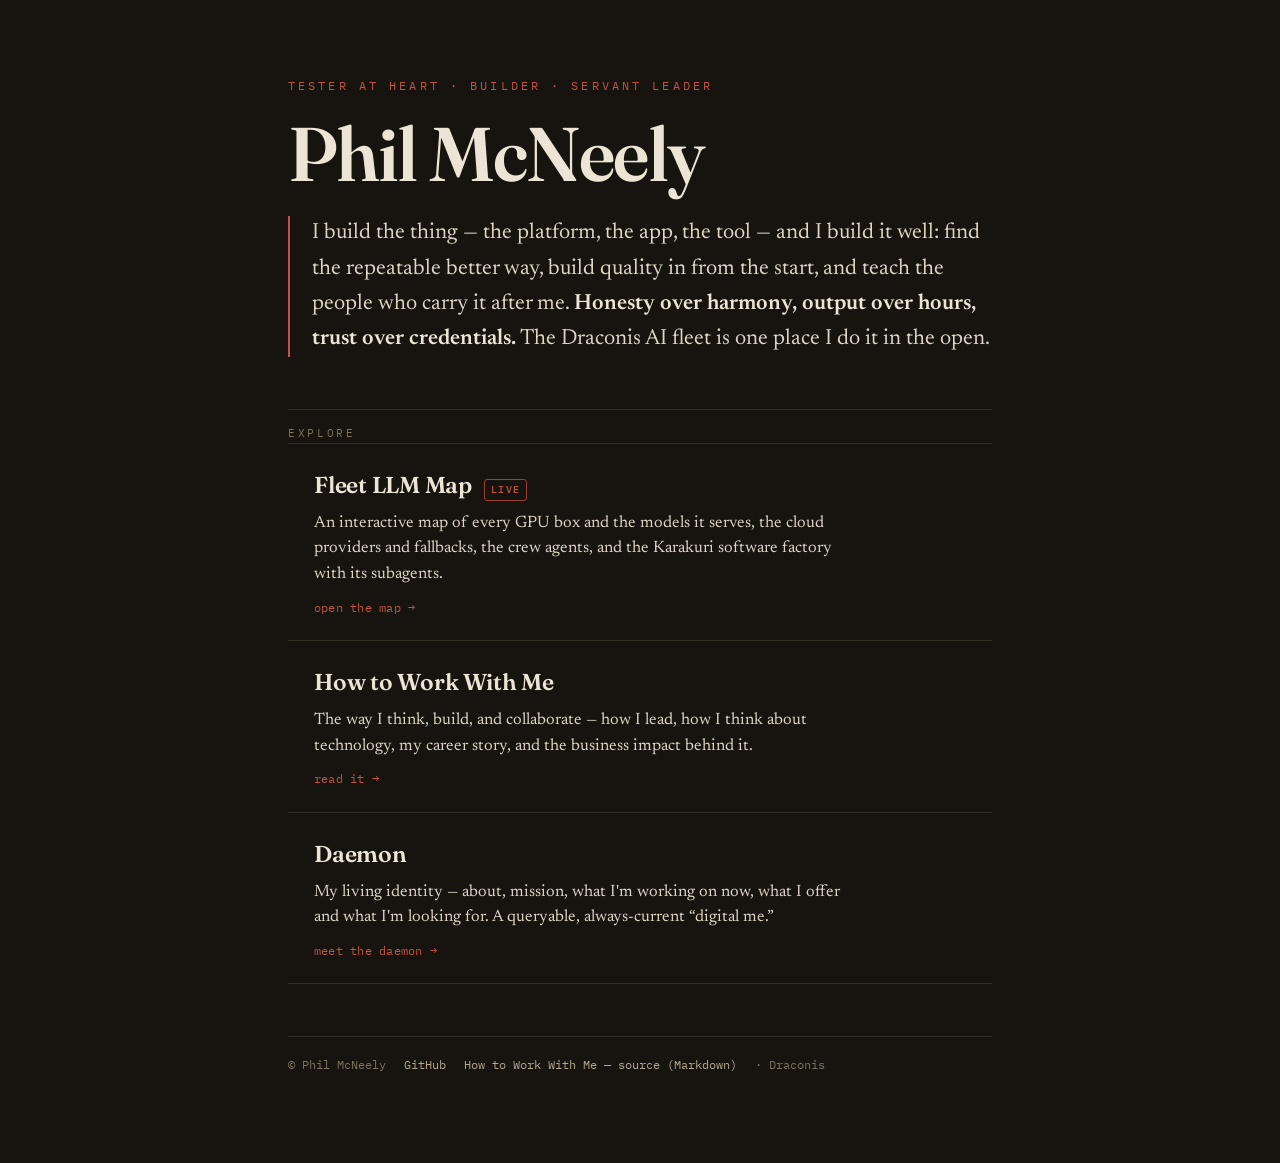
==== index.html @ 78fbd204 "Landing: repaint into tester's-desk aesthetic (warm ink + oxblood + serif)" ====
<!doctype html>
<html lang="en">
<head>
<meta charset="utf-8">
<meta name="viewport" content="width=device-width,initial-scale=1">
<title>Phil McNeely — Draconis</title>
<meta name="description" content="Phil McNeely — the Draconis self-hosted AI fleet, and how to work with me.">
<link rel="preconnect" href="https://fonts.googleapis.com">
<link rel="preconnect" href="https://fonts.gstatic.com" crossorigin>
<link href="https://fonts.googleapis.com/css2?family=Fraunces:opsz,wght@9..144,500;9..144,600;9..144,700&family=Newsreader:opsz,wght@6..72,400;6..72,500&family=IBM+Plex+Mono:wght@400;500&display=swap" rel="stylesheet">
<style>
  :root{
    --ink:#17140f; --ink2:#1f1b15; --panel:#1c1812; --line:#332c22; --line2:#443a2c;
    --paper:#ece4d5; --paper-dim:#b3a892; --paper-faint:#7d735f; --read-ink:#ded5c4;
    --ox:#c05545; --ox-deep:#9c3f31;
    --serif:'Fraunces',Georgia,'Times New Roman',serif;
    --read:'Newsreader',Georgia,serif;
    --mono:'IBM Plex Mono',ui-monospace,SFMono-Regular,Menlo,monospace;
  }
  *{box-sizing:border-box}
  html,body{margin:0}
  body{background:var(--ink);color:var(--paper);font-family:var(--read);font-size:19px;line-height:1.7;
    -webkit-font-smoothing:antialiased;text-rendering:optimizeLegibility;min-height:100vh}
  .wrap{max-width:760px;margin:0 auto;padding:76px 28px 88px}
  .kick{font-family:var(--mono);font-size:12px;letter-spacing:.26em;text-transform:uppercase;color:var(--ox);margin:0 0 20px}
  h1{font-family:var(--serif);font-weight:600;font-size:clamp(44px,8vw,76px);line-height:1;letter-spacing:-.02em;
    margin:0 0 24px;color:var(--paper);text-wrap:balance}
  .lede{font-family:var(--read);font-size:clamp(19px,2.4vw,22px);line-height:1.6;color:var(--read-ink);
    border-left:2px solid var(--ox);padding-left:22px;margin:0;max-width:62ch}
  .lede b{color:var(--paper);font-weight:600}
  .lbl{font-family:var(--mono);font-size:11px;letter-spacing:.24em;text-transform:uppercase;color:var(--paper-faint);
    margin:0 0 18px;padding-top:14px;border-top:1px solid var(--line)}
  .stack-top{margin:52px 0 0}
  .grid{display:grid;grid-template-columns:1fr;gap:0}
  a.card{display:block;text-decoration:none;color:inherit;position:relative;
    padding:22px 22px 22px 26px;border-top:1px solid var(--line);transition:background .16s}
  a.card:last-child{border-bottom:1px solid var(--line)}
  a.card::before{content:"";position:absolute;left:0;top:0;bottom:0;width:2px;background:var(--ox);
    opacity:0;transition:opacity .16s}
  a.card:hover{background:var(--panel)}
  a.card:hover::before{opacity:1}
  a.card:focus-visible{outline:2px solid var(--ox);outline-offset:-2px}
  .ct{font-family:var(--serif);font-weight:600;font-size:23px;letter-spacing:-.01em;color:var(--paper);
    display:flex;align-items:baseline;gap:12px;flex-wrap:wrap;margin:0 0 6px}
  .tag{font-family:var(--mono);font-size:9.5px;letter-spacing:.14em;text-transform:uppercase;color:var(--ox);
    border:1px solid var(--ox-deep);border-radius:3px;padding:2px 6px;font-weight:500}
  .cd{color:var(--read-ink);font-size:16.5px;line-height:1.55;max-width:60ch}
  .go{font-family:var(--mono);font-size:12px;color:var(--ox);margin-top:10px;letter-spacing:.02em}
  footer{margin-top:52px;padding-top:18px;border-top:1px solid var(--line);
    font-family:var(--mono);font-size:11.5px;color:var(--paper-faint);
    display:flex;gap:8px 18px;flex-wrap:wrap;align-items:center}
  footer a{color:var(--paper-dim);text-decoration:none}
  footer a:hover{color:var(--ox)}
  @media (max-width:560px){body{font-size:18px}.wrap{padding:52px 20px 68px}}
</style>
</head>
<body>
<main class="wrap">
  <p class="kick">Tester at heart · builder · servant leader</p>
  <h1>Phil McNeely</h1>
  <p class="lede">I build the thing — the platform, the app, the tool — and I build it well: find the repeatable better way, build quality in from the start, and teach the people who carry it after me. <b>Honesty over harmony, output over hours, trust over credentials.</b> The Draconis AI fleet is one place I do it in the open.</p>

  <p class="lbl stack-top">Explore</p>
  <div class="grid">

    <a class="card" href="https://philmcneely.github.io/draconis-fleet-map/">
      <div class="ct">Fleet LLM Map <span class="tag">live</span></div>
      <div class="cd">An interactive map of every GPU box and the models it serves, the cloud providers and fallbacks, the crew agents, and the Karakuri software factory with its subagents.</div>
      <div class="go">open the map &rarr;</div>
    </a>

    <a class="card" href="https://philmcneely.github.io/how-to-work-with-me/">
      <div class="ct">How to Work With Me</div>
      <div class="cd">The way I think, build, and collaborate — how I lead, how I think about technology, my career story, and the business impact behind it.</div>
      <div class="go">read it &rarr;</div>
    </a>

    <a class="card" href="https://daemon.draconis.io/">
      <div class="ct">Daemon</div>
      <div class="cd">My living identity — about, mission, what I'm working on now, what I offer and what I'm looking for. A queryable, always-current &ldquo;digital me.&rdquo;</div>
      <div class="go">meet the daemon &rarr;</div>
    </a>

  </div>

  <footer>
    <span>&copy; Phil McNeely</span>
    <a href="https://github.com/philmcneely">GitHub</a>
    <a href="https://github.com/philmcneely/how-to-work-with-me">How to Work With Me — source (Markdown)</a>
    <span>&middot; Draconis</span>
  </footer>
</main>
</body>
</html>
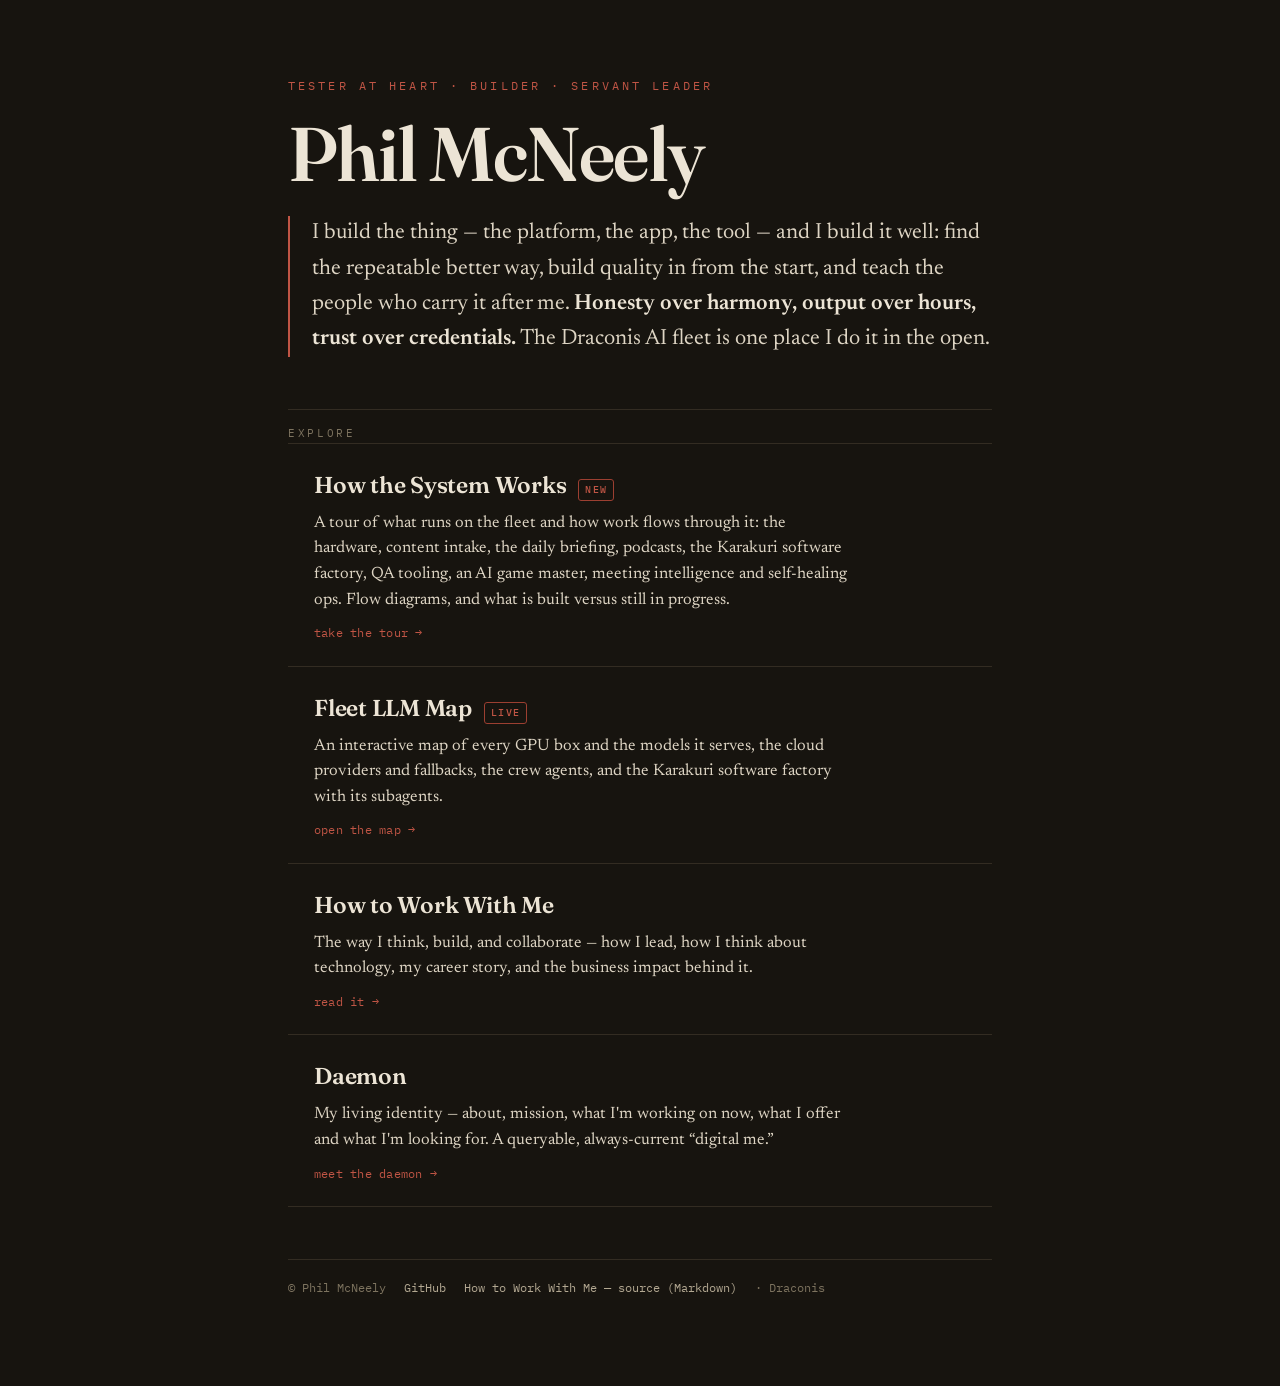
==== commit b1a0ff56: "Systems tour: how the fleet works, with flow diagrams and annotated screenshots New /systems/ page: " ====
--- a/index.html
+++ b/index.html
@@ -63,6 +63,12 @@
   <p class="lbl stack-top">Explore</p>
   <div class="grid">
 
+    <a class="card" href="/systems/">
+      <div class="ct">How the System Works <span class="tag">new</span></div>
+      <div class="cd">A tour of what runs on the fleet and how work flows through it: the hardware, content intake, the daily briefing, podcasts, the Karakuri software factory, QA tooling, an AI game master, meeting intelligence and self-healing ops. Flow diagrams, and what is built versus still in progress.</div>
+      <div class="go">take the tour &rarr;</div>
+    </a>
+
     <a class="card" href="https://philmcneely.github.io/draconis-fleet-map/">
       <div class="ct">Fleet LLM Map <span class="tag">live</span></div>
       <div class="cd">An interactive map of every GPU box and the models it serves, the cloud providers and fallbacks, the crew agents, and the Karakuri software factory with its subagents.</div>
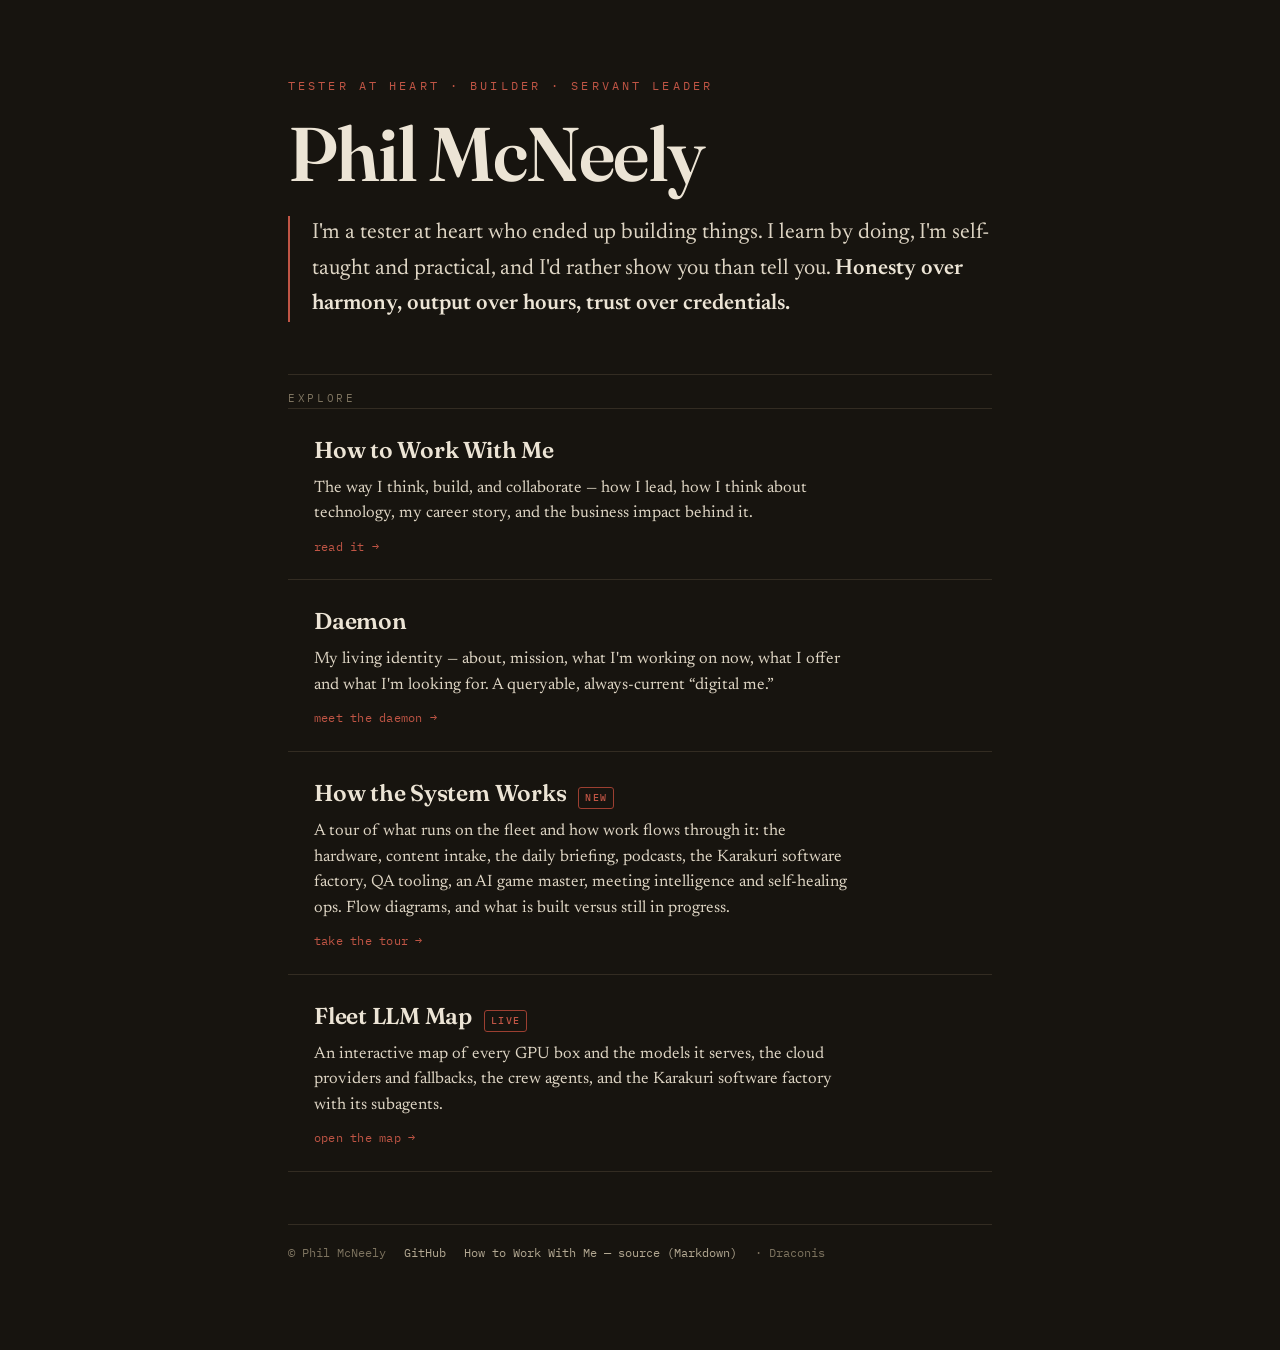
==== commit 7befe2bc: "Home: intro in my own words, How to Work With Me first" ====
--- a/index.html
+++ b/index.html
@@ -4,7 +4,7 @@
 <meta charset="utf-8">
 <meta name="viewport" content="width=device-width,initial-scale=1">
 <title>Phil McNeely — Draconis</title>
-<meta name="description" content="Phil McNeely — the Draconis self-hosted AI fleet, and how to work with me.">
+<meta name="description" content="Phil McNeely — how to work with me, and what I build.">
 <link rel="preconnect" href="https://fonts.googleapis.com">
 <link rel="preconnect" href="https://fonts.gstatic.com" crossorigin>
 <link href="https://fonts.googleapis.com/css2?family=Fraunces:opsz,wght@9..144,500;9..144,600;9..144,700&family=Newsreader:opsz,wght@6..72,400;6..72,500&family=IBM+Plex+Mono:wght@400;500&display=swap" rel="stylesheet">
@@ -58,10 +58,22 @@
 <main class="wrap">
   <p class="kick">Tester at heart · builder · servant leader</p>
   <h1>Phil McNeely</h1>
-  <p class="lede">I build the thing — the platform, the app, the tool — and I build it well: find the repeatable better way, build quality in from the start, and teach the people who carry it after me. <b>Honesty over harmony, output over hours, trust over credentials.</b> The Draconis AI fleet is one place I do it in the open.</p>
+  <p class="lede">I'm a tester at heart who ended up building things. I learn by doing, I'm self-taught and practical, and I'd rather show you than tell you. <b>Honesty over harmony, output over hours, trust over credentials.</b></p>
 
   <p class="lbl stack-top">Explore</p>
   <div class="grid">
+
+    <a class="card" href="https://philmcneely.github.io/how-to-work-with-me/">
+      <div class="ct">How to Work With Me</div>
+      <div class="cd">The way I think, build, and collaborate — how I lead, how I think about technology, my career story, and the business impact behind it.</div>
+      <div class="go">read it &rarr;</div>
+    </a>
+
+    <a class="card" href="https://daemon.draconis.io/">
+      <div class="ct">Daemon</div>
+      <div class="cd">My living identity — about, mission, what I'm working on now, what I offer and what I'm looking for. A queryable, always-current &ldquo;digital me.&rdquo;</div>
+      <div class="go">meet the daemon &rarr;</div>
+    </a>
 
     <a class="card" href="/systems/">
       <div class="ct">How the System Works <span class="tag">new</span></div>
@@ -75,18 +87,6 @@
       <div class="go">open the map &rarr;</div>
     </a>
 
-    <a class="card" href="https://philmcneely.github.io/how-to-work-with-me/">
-      <div class="ct">How to Work With Me</div>
-      <div class="cd">The way I think, build, and collaborate — how I lead, how I think about technology, my career story, and the business impact behind it.</div>
-      <div class="go">read it &rarr;</div>
-    </a>
-
-    <a class="card" href="https://daemon.draconis.io/">
-      <div class="ct">Daemon</div>
-      <div class="cd">My living identity — about, mission, what I'm working on now, what I offer and what I'm looking for. A queryable, always-current &ldquo;digital me.&rdquo;</div>
-      <div class="go">meet the daemon &rarr;</div>
-    </a>
-
   </div>
 
   <footer>
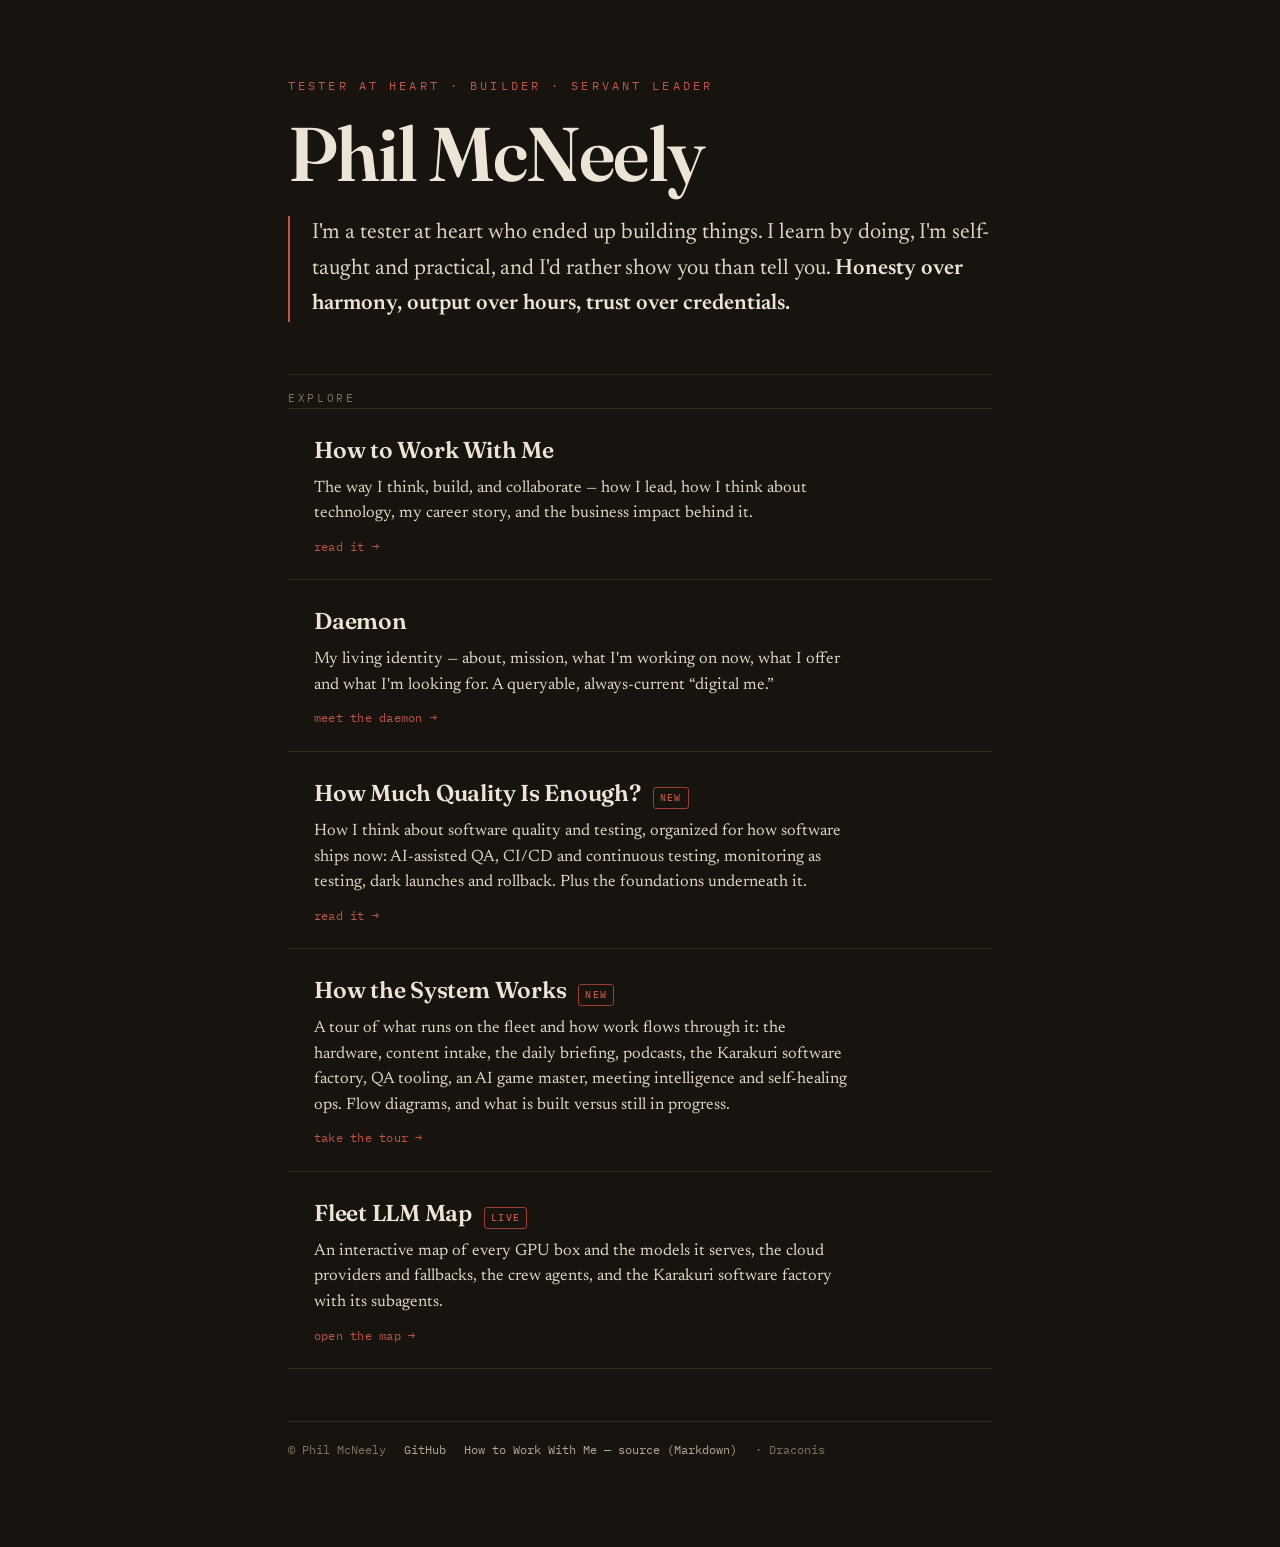
==== commit f8e61145: "Quality: How Much Quality Is Enough? page Quality and testing views organized around AI-assisted QA," ====
--- a/index.html
+++ b/index.html
@@ -75,6 +75,12 @@
       <div class="go">meet the daemon &rarr;</div>
     </a>
 
+    <a class="card" href="/quality/">
+      <div class="ct">How Much Quality Is Enough? <span class="tag">new</span></div>
+      <div class="cd">How I think about software quality and testing, organized for how software ships now: AI-assisted QA, CI/CD and continuous testing, monitoring as testing, dark launches and rollback. Plus the foundations underneath it.</div>
+      <div class="go">read it &rarr;</div>
+    </a>
+
     <a class="card" href="/systems/">
       <div class="ct">How the System Works <span class="tag">new</span></div>
       <div class="cd">A tour of what runs on the fleet and how work flows through it: the hardware, content intake, the daily briefing, podcasts, the Karakuri software factory, QA tooling, an AI game master, meeting intelligence and self-healing ops. Flow diagrams, and what is built versus still in progress.</div>
